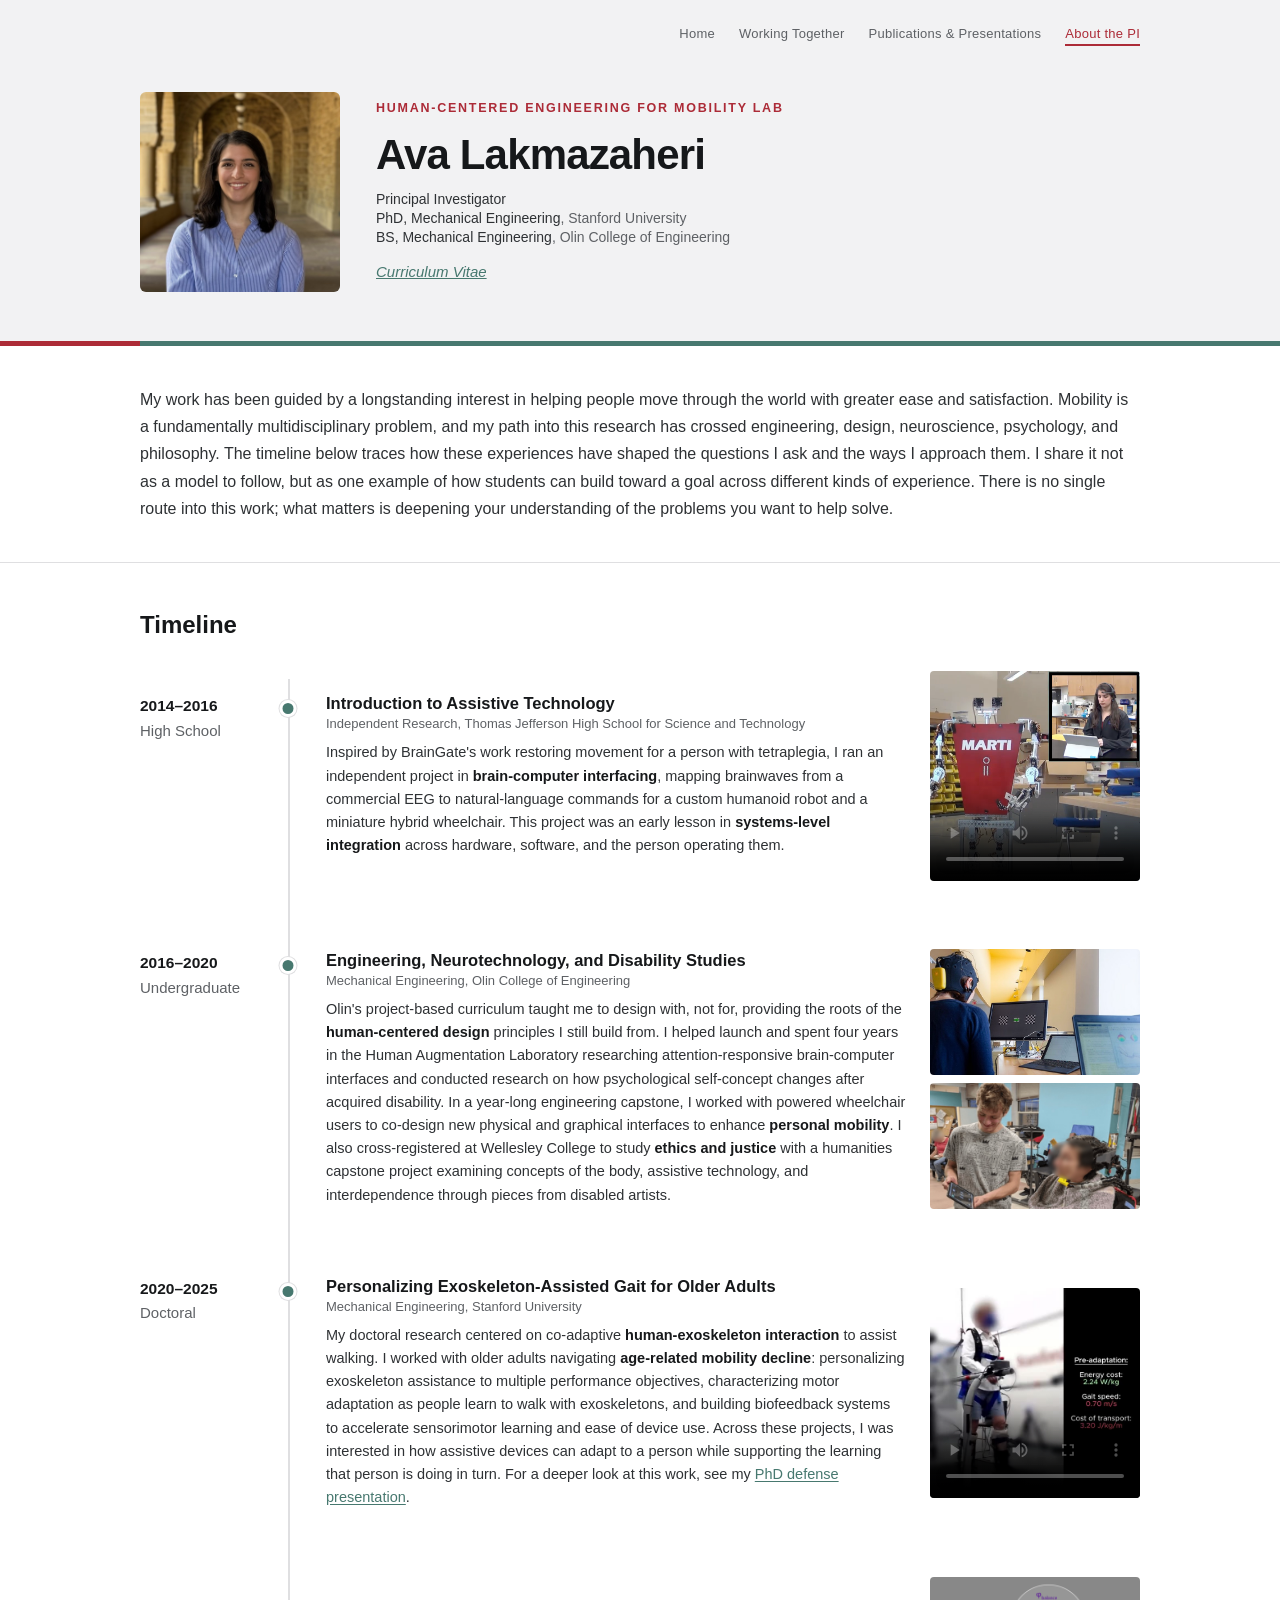
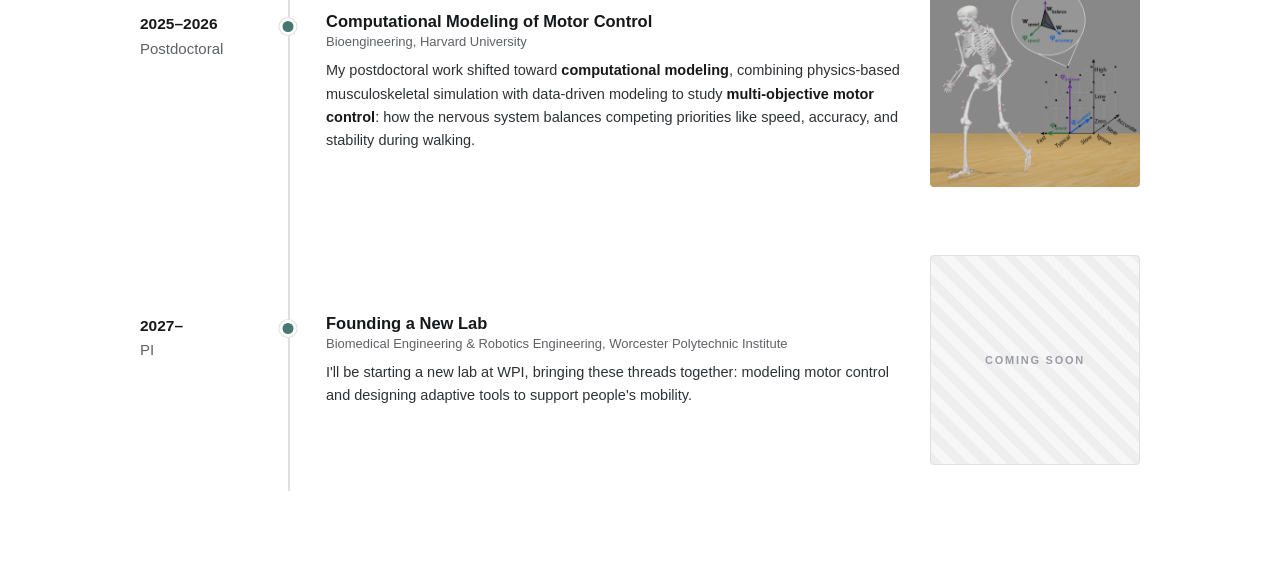
==== about/index.html @ 87510465 "Update alt text" ====
<!DOCTYPE html>
<html lang="en">
<head>
<meta charset="UTF-8">
<title>About — HEM Lab</title>
<style>
  :root{
    --header:#F2F2F3;
    --heading:#16181A;
    --heading-deep:#0C0E10;
    --ink:#2E3134;
    --muted:#5E6165;
    --line:#DFDFE1;
    --surface:#F7F7F8;
    --paper:#ffffff;
    --crimson:#AC2B37;
    --teal:#47786F;
    --wrap:1080px;
    --gutter:40px;
  }
  *{box-sizing:border-box;}
  body{margin:0;font-family:'Helvetica Neue',Arial,sans-serif;color:var(--ink);background:var(--paper);}
  .wrap{max-width:var(--wrap);margin:0 auto;padding:0 var(--gutter);}
  @media (min-width:1700px){:root{--wrap:1240px;}}
  .placeholder{
    background:repeating-linear-gradient(135deg,#E2E3E4 0 18px,#EEEFF0 18px 36px);
    display:flex;align-items:center;justify-content:center;color:#8A8D90;
    font-size:11px;text-align:center;line-height:1.4;padding:10px;
  }
  strong{color:var(--heading);font-weight:600;}
  a{color:inherit;}

  /* HERO: institutional identity */
  .hero{background:var(--header);padding:26px 0 54px;position:relative;}
  .hero::after{
    content:'';position:absolute;left:0;right:0;bottom:0;height:5px;
    /* the crimson/teal break lands on the content edge at every width */
    background:linear-gradient(to right,
      var(--crimson) 0,
      var(--crimson) max(var(--gutter), calc((100% - var(--wrap))/2 + var(--gutter))),
      var(--teal) 0);
  }
  .topnav{display:flex;justify-content:flex-end;gap:24px;margin-bottom:46px;}
  .topnav a{color:var(--muted);font-size:13px;text-decoration:none;letter-spacing:.02em;padding-bottom:3px;border-bottom:2px solid transparent;}
  .topnav a:hover{color:var(--heading);}
  .topnav a.here{color:var(--crimson);border-bottom-color:var(--crimson);}
  .hero h1{font-size:42px;line-height:1.15;margin:0;color:var(--heading);font-weight:650;letter-spacing:-.02em;}
  @media (max-width:760px){
    .hero{padding:22px 0 40px;}
    .hero h1{font-size:32px;}
    .topnav{justify-content:flex-start;flex-wrap:wrap;gap:16px;margin-bottom:36px;}
  }

  /* HEADER */
  .header-grid{display:grid;grid-template-columns:200px 1fr;gap:36px;align-items:center;}
  .headshot{aspect-ratio:1/1;border-radius:6px;overflow:hidden;background:var(--surface);}
  .headshot img{width:100%;height:100%;object-fit:cover;display:block;}
  .kicker{font-size:12.5px;letter-spacing:.14em;text-transform:uppercase;color:var(--crimson);font-weight:700;margin-bottom:16px;}
  .hero .header-grid h1{margin:0 0 12px;}
  .info-line{font-size:14px;color:var(--muted);margin:0 0 3px;}
  .info-line strong{color:var(--ink);font-weight:400;}
  .info-line a{color:var(--teal);text-decoration:underline;}
  .info-line.role{margin-top:8px;}
  .info-line.cv{margin-top:18px;font-size:15px;}
  .info-line.cv a{color:var(--teal);font-style:italic}
  .info-line.cv a:hover{color:var(--heading);}
  .info-line.cv .when{color:var(--muted);text-decoration:none;}
  @media (max-width:600px){.header-grid{grid-template-columns:1fr;}}

  /* INTRO */
  .intro{padding:40px 0;border-bottom:1px solid var(--line);}
  .intro p{font-size:16px;line-height:1.7;margin:0;color:var(--ink);}

  /* TIMELINE */
  .timeline{padding:48px 0 64px;}
  .section-title{font-size:24px;color:var(--heading);margin:0 0 32px;}

  .entries{position:relative;}
  .entries::before{
    content:'';position:absolute;top:8px;bottom:8px;left:148px;width:2px;background:var(--line);
  }
  .entry{
    display:grid;grid-template-columns:minmax(0,1fr) 210px;gap:24px;padding:34px 0;position:relative;
    align-items:center; /* the text block centres against its image */
  }
  .entry-main{
    display:grid;grid-template-columns:110px 28px minmax(0,1fr);gap:24px;align-items:start;
  }
  .entry:first-of-type{padding-top:0;}

  .entry-when{font-size:15px;color:var(--muted);padding-top:1px;line-height:1.4;}
  .entry-when .years{font-weight:600;color:var(--heading);display:block;margin-bottom:3px;font-size:15.5px;}

  .marker{position:relative;}
  .marker::after{
    content:'';position:absolute;top:6px;left:50%;transform:translateX(-50%);
    width:11px;height:11px;border-radius:50%;background:var(--teal);
    border:3px solid var(--paper);box-shadow:0 0 0 1px var(--line);
  }

  .entry h4{margin:0 0 3px;font-size:16.5px;color:var(--heading);}
  .entry .meta{font-size:13px;color:var(--muted);margin:0 0 10px;}
  .entry p.body{margin:0;font-size:14.5px;line-height:1.6;color:var(--ink);}
  .entry p.body a{color:var(--teal);text-decoration:underline;text-underline-offset:2px;}
  .entry p.body a:hover{color:var(--heading);}

  .entry .media{aspect-ratio:1/1;border-radius:4px;overflow:hidden;background:var(--surface);}
  .entry .media img,.entry .media video{width:100%;height:100%;object-fit:cover;display:block;}
  .entry .media.stack{aspect-ratio:auto;display:grid;gap:8px;background:none;overflow:visible;}
  .entry .media.stack img{width:100%;height:auto;object-fit:fill;border-radius:4px;}
  .entry .media.soon{
    display:flex;align-items:center;justify-content:center;
    border:1px solid var(--line);
    background:
      repeating-linear-gradient(45deg,
        rgba(46,49,52,.045) 0 9px,
        rgba(46,49,52,0) 9px 18px),
      var(--surface);
  }
  .entry .media.soon span{
    font-size:11px;font-weight:600;letter-spacing:.16em;text-transform:uppercase;
    color:#9A9DA1;white-space:nowrap;
  }
  .entry .caption{font-size:12.5px;line-height:1.4;color:var(--muted);margin:7px 0 0;}

  @media (max-width:820px){
    .entry{grid-template-columns:minmax(0,1fr);}
    .entry-main{grid-template-columns:90px 20px minmax(0,1fr);}
    .entry .media{max-width:260px;margin-top:14px;}
    .entries::before{left:124px;}
  }
  @media (max-width:560px){
    .entry{gap:10px;}
    .entry-main{grid-template-columns:1fr;gap:10px;}
    .marker,.entries::before{display:none;}
  }

</style>
</head>
<body>

<section class="hero">
  <div class="wrap">
    <div class="topnav">
      <a href="/">Home</a>
      <a href="/working-together/">Working Together</a>
      <a href="/publications/">Publications &amp; Presentations</a>
      <a href="/about/" class="here">About the PI</a>
    </div>
    <div class="header-grid">
      <div class="headshot"><img src="/media/headshot_square.jpeg" alt="Portrait of Ava Lakmazaheri"></div>
      <div>
        <div class="kicker">Human-Centered Engineering for Mobility Lab</div>
        <h1>Ava Lakmazaheri</h1>
        <p class="info-line role"><strong>Principal Investigator</strong></p>
        <p class="info-line"><strong>PhD, Mechanical Engineering</strong>, Stanford University</p>
        <p class="info-line"><strong>BS, Mechanical Engineering</strong>, Olin College of Engineering</p>
        <p class="info-line cv"><a href="/CV_Lakmazaheri.pdf">Curriculum Vitae</a></p>
      </div>
    </div>
  </div>
</section>

<section class="intro">
  <div class="wrap">
    <p>
      My work has been guided by a longstanding interest in helping people move through the world with greater ease 
      and satisfaction. Mobility is a fundamentally multidisciplinary problem, and my path into this research
      has crossed engineering, design, neuroscience, psychology, and philosophy. 
      The timeline below traces how these experiences have shaped the questions I ask and the ways I approach them.
      I share it not as a model to follow, but as one example of how students can build toward a goal across different
      kinds of experience. There is no single route into this work; 
      what matters is deepening your understanding of the problems you want to help solve.
    </p>
  </div>
</section>

<section class="timeline">
  <div class="wrap">
    <h2 class="section-title">Timeline</h2>

    <div class="entries">

      <div class="entry">
        <div class="entry-main">
          <div class="entry-when"><span class="years">2014–2016</span>High School</div>
          <div class="marker"></div>
          <div>
          <h4>Introduction to Assistive Technology</h4>
          <p class="meta">Independent Research, Thomas Jefferson High School for Science and Technology</p>
          <p class="body">Inspired by BrainGate's work restoring movement for a person with tetraplegia, I
            ran an independent project in <strong>brain-computer interfacing</strong>, mapping brainwaves from a commercial
            EEG to natural-language commands for a custom humanoid robot and a miniature hybrid wheelchair.
            This project was an early lesson in <strong>systems-level integration</strong> across hardware, software, and
            the person operating them.</p>
        </div>
        </div>
        <div>
          <div class="media">
            <video controls preload="metadata" playsinline poster="/media/TJHSST_thumb.png"
              aria-label="Demonstration of a brain-computer interface controlling a humanoid robot">
              <source src="/media/TJHSST.mp4" type="video/mp4">
            </video>
          </div>
        </div>
      </div>

      <div class="entry">
        <div class="entry-main">
          <div class="entry-when"><span class="years">2016–2020</span>Undergraduate</div>
          <div class="marker"></div>
          <div>
          <h4>Engineering, Neurotechnology, and Disability Studies</h4>
          <p class="meta">Mechanical Engineering, Olin College of Engineering</p>
          <p class="body">Olin's project-based curriculum taught me to design with, not for, 
            providing the roots of the <strong>human-centered design</strong> principles I still build from.
            I helped launch and spent four years in the Human Augmentation Laboratory researching
            attention-responsive brain-computer interfaces and conducted research on 
            how psychological self-concept changes after acquired disability.
            In a year-long engineering capstone, I worked with powered wheelchair users to co-design new 
            physical and graphical interfaces to enhance <strong>personal mobility</strong>.
            I also cross-registered at Wellesley College to study <strong>ethics and justice</strong> 
            with a humanities capstone project examining concepts of the body, assistive technology,
            and interdependence through pieces from disabled artists.
          </p> 
        </div>
        </div>
        <div>
          <div class="media stack">
            <img src="/media/Olin_HAL.jpg" alt="Person wearing an EEG cap facing a screen with two flickering checkerboard targets while laptops display live brainwave traces.">
            <img src="/media/Olin_Toyota.jpeg" alt="Student showing a tablet control interface to a powered wheelchair user during a co-design session.">
          </div>
        </div>
      </div>

      <div class="entry">
        <div class="entry-main">
          <div class="entry-when"><span class="years">2020–2025</span>Doctoral</div>
          <div class="marker"></div>
          <div>
          <h4>Personalizing Exoskeleton-Assisted Gait for Older Adults</h4>
          <p class="meta">Mechanical Engineering, Stanford University</p>
          <p class="body">My doctoral research centered on co-adaptive <strong>human-exoskeleton interaction</strong>
            to assist walking. I worked with older adults navigating <strong>age-related mobility decline</strong>: 
            personalizing exoskeleton assistance to multiple performance objectives,
            characterizing motor adaptation as people learn to walk with exoskeletons,
            and building biofeedback systems to accelerate sensorimotor learning and ease of device use.
            Across these projects, I was interested in how assistive devices can adapt to a person while
            supporting the learning that person is doing in turn.
            For a deeper look at this work, see my
            <a href="https://youtu.be/RnNVZsX1bH4">PhD defense presentation</a>.</p>
        </div>
        </div>
        <div>
          <div class="media">
            <video controls preload="metadata" playsinline poster="/media/PhD_research_poster.jpg"
              aria-label="Older adult walking on a treadmill with ankle exoskeletons in the Stanford Biomechatronics Laboratory">
              <source src="/media/PhD_research.mp4" type="video/mp4">
            </video>
          </div>
        </div>
      </div>

      <div class="entry">
        <div class="entry-main">
          <div class="entry-when"><span class="years">2025–2026</span>Postdoctoral</div>
          <div class="marker"></div>
          <div>
          <h4>Computational Modeling of Motor Control</h4>
          <p class="meta">Bioengineering, Harvard University</p>
          <p class="body">My postdoctoral work shifted toward <strong>computational modeling</strong>, combining
            physics-based musculoskeletal simulation with data-driven modeling to study
            <strong>multi-objective motor control</strong>: how the nervous system balances competing
            priorities like speed, accuracy, and stability during walking.</p>
        </div>
        </div>
        <div class="media"><img src="/media/comp_square.png" alt="Musculoskeletal simulation of a person mid-stride beside a three-dimensional grid whose axes are walking speed, foot-placement accuracy, and balance, with arrows showing how a model trades off these competing objectives"></div>
      </div>

      <div class="entry">
        <div class="entry-main">
          <div class="entry-when"><span class="years">2027–</span>PI</div>
          <div class="marker"></div>
          <div>
          <h4>Founding a New Lab</h4>
          <p class="meta">Biomedical Engineering &amp; Robotics Engineering, Worcester Polytechnic Institute</p>
          <p class="body">I'll be starting a new lab at WPI, bringing these threads together: modeling
            motor control and designing adaptive tools to support people's mobility.</p>
        </div>
        </div>
        <div class="placeholder media soon"><span>Coming soon</span></div>
      </div>

    </div>
  </div>
</section>

</body>
</html>
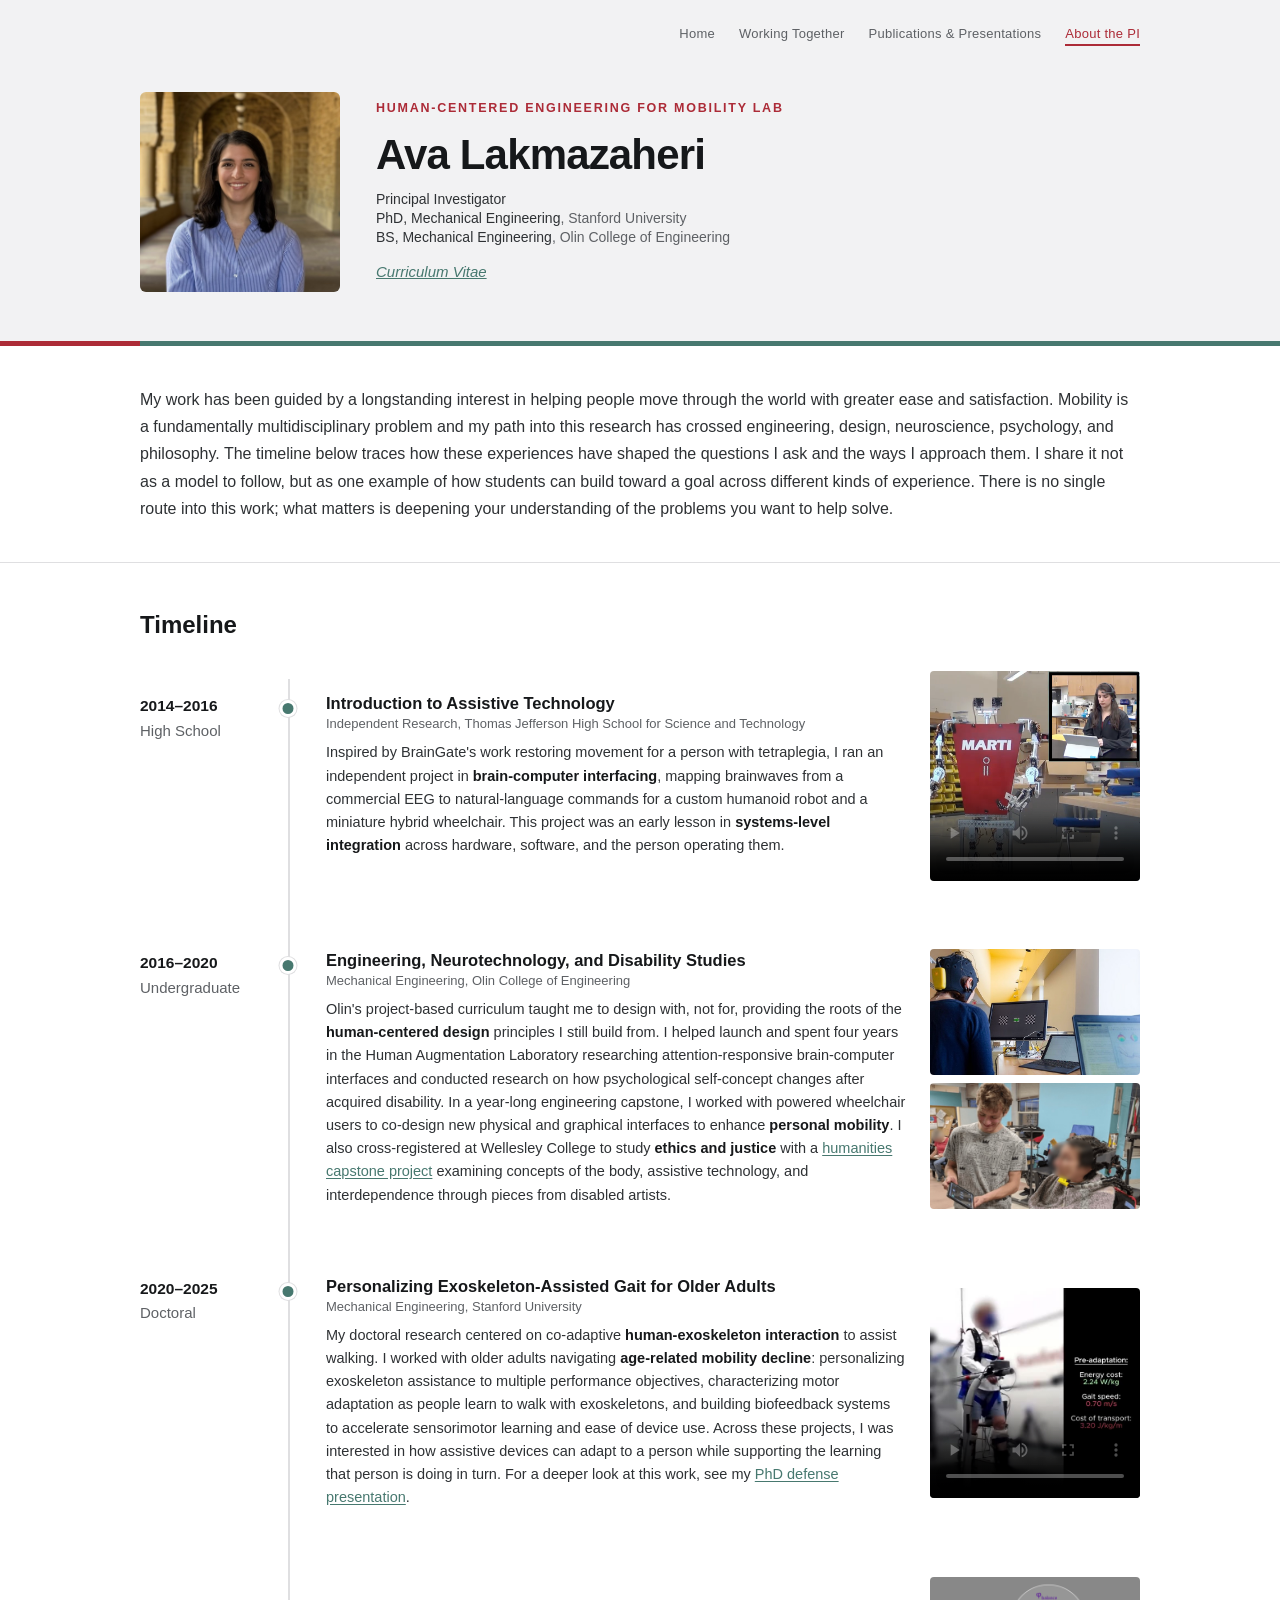
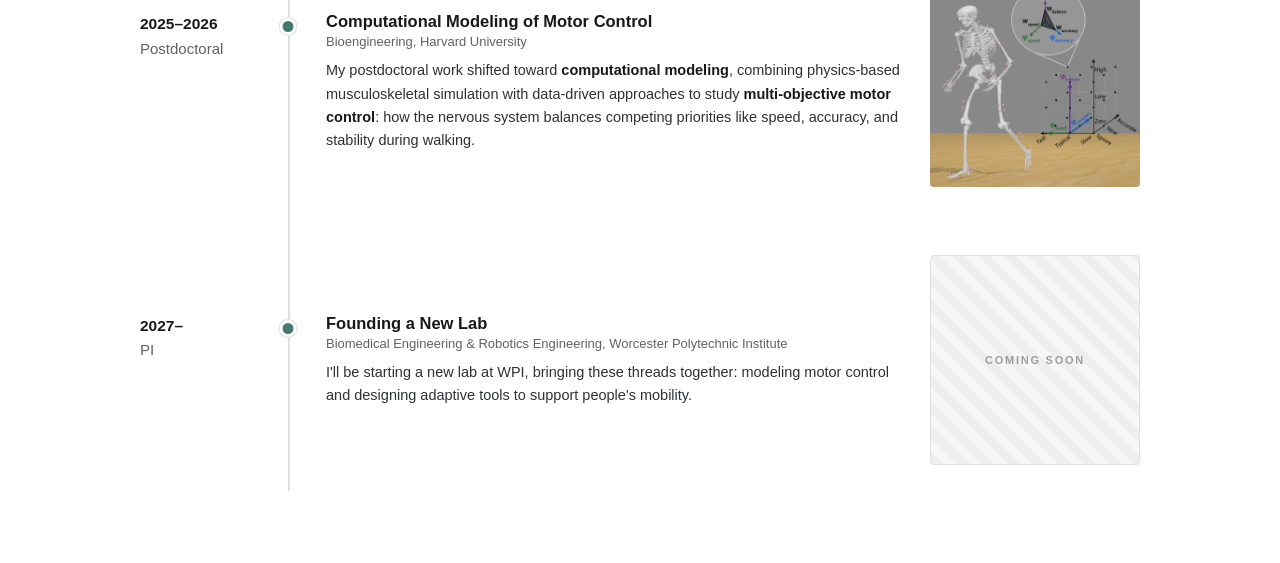
==== commit 2aa74951: "text edits" ====
--- a/about/index.html
+++ b/about/index.html
@@ -165,7 +165,7 @@
   <div class="wrap">
     <p>
       My work has been guided by a longstanding interest in helping people move through the world with greater ease 
-      and satisfaction. Mobility is a fundamentally multidisciplinary problem, and my path into this research
+      and satisfaction. Mobility is a fundamentally multidisciplinary problem and my path into this research
       has crossed engineering, design, neuroscience, psychology, and philosophy. 
       The timeline below traces how these experiences have shaped the questions I ask and the ways I approach them.
       I share it not as a model to follow, but as one example of how students can build toward a goal across different
@@ -220,7 +220,7 @@
             In a year-long engineering capstone, I worked with powered wheelchair users to co-design new 
             physical and graphical interfaces to enhance <strong>personal mobility</strong>.
             I also cross-registered at Wellesley College to study <strong>ethics and justice</strong> 
-            with a humanities capstone project examining concepts of the body, assistive technology,
+            with a <a href="/dof/">humanities capstone project</a> examining concepts of the body, assistive technology,
             and interdependence through pieces from disabled artists.
           </p> 
         </div>
@@ -269,7 +269,7 @@
           <h4>Computational Modeling of Motor Control</h4>
           <p class="meta">Bioengineering, Harvard University</p>
           <p class="body">My postdoctoral work shifted toward <strong>computational modeling</strong>, combining
-            physics-based musculoskeletal simulation with data-driven modeling to study
+            physics-based musculoskeletal simulation with data-driven approaches to study
             <strong>multi-objective motor control</strong>: how the nervous system balances competing
             priorities like speed, accuracy, and stability during walking.</p>
         </div>
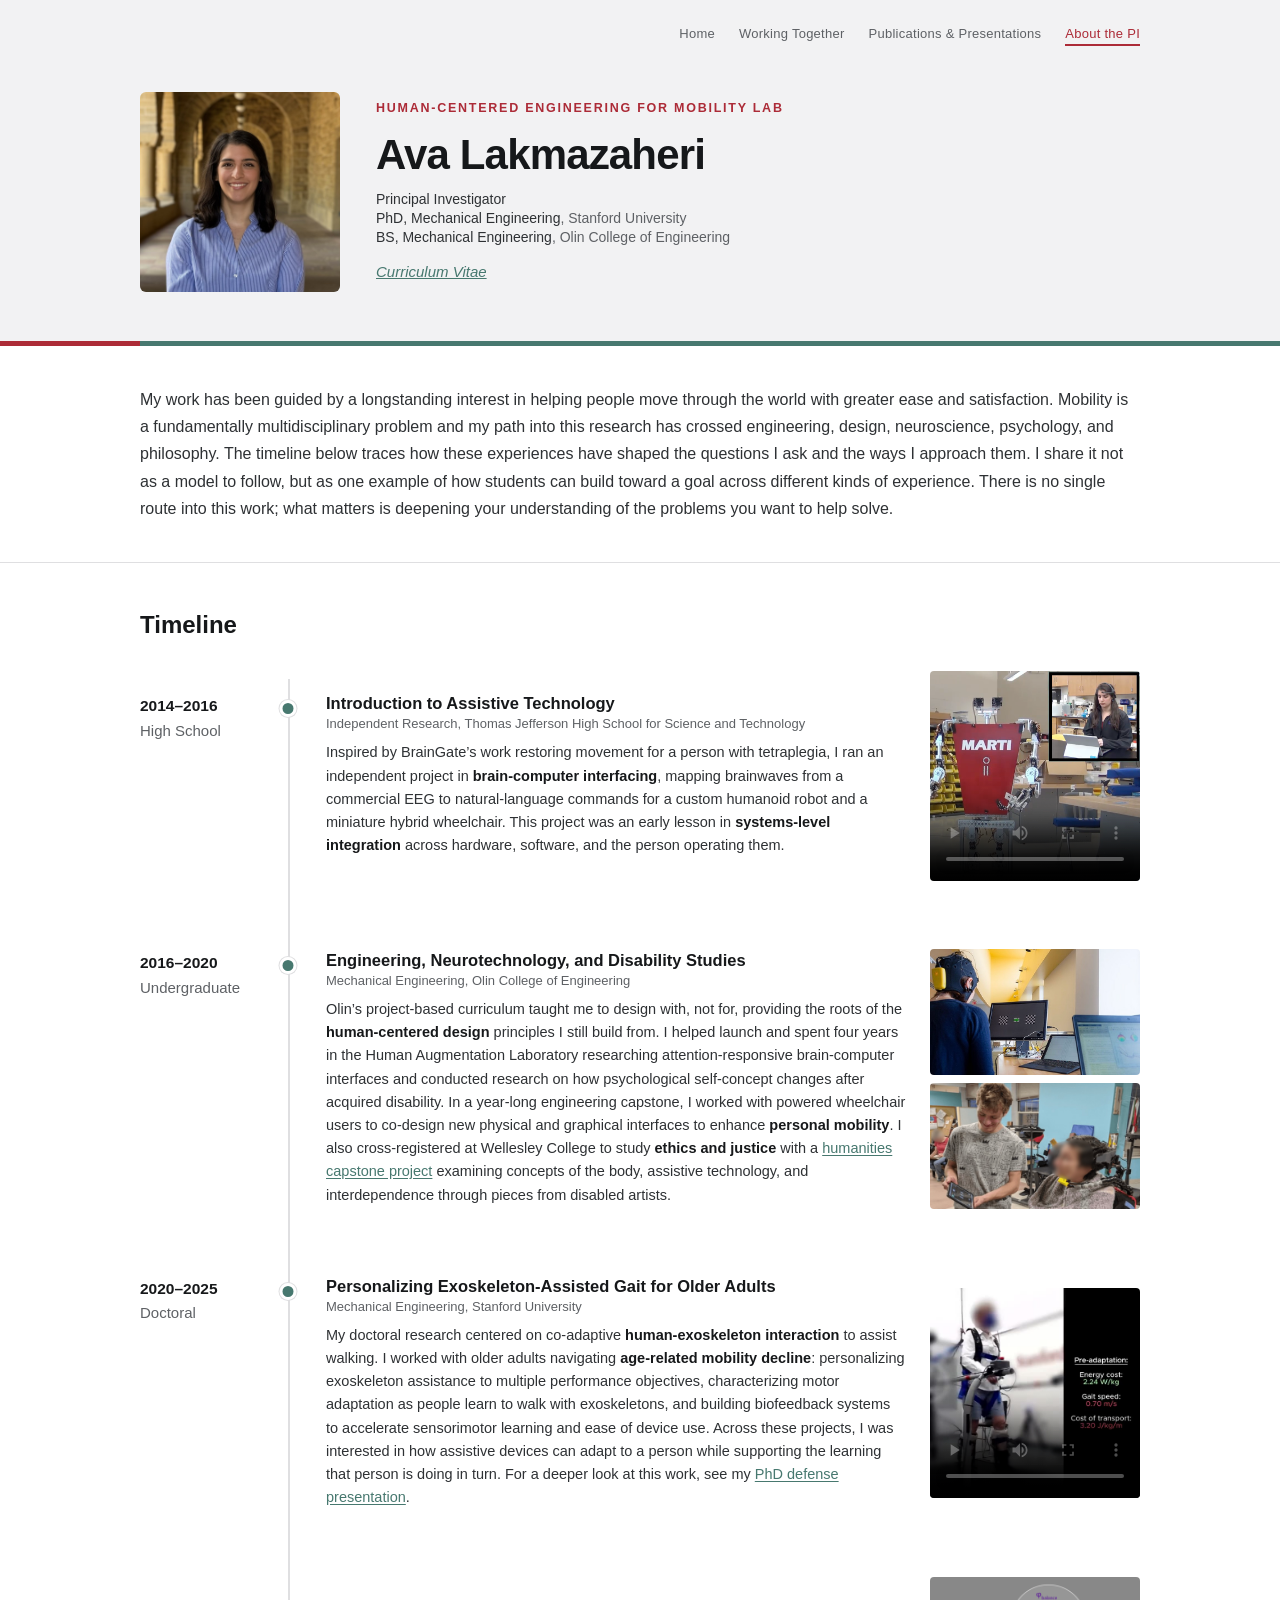
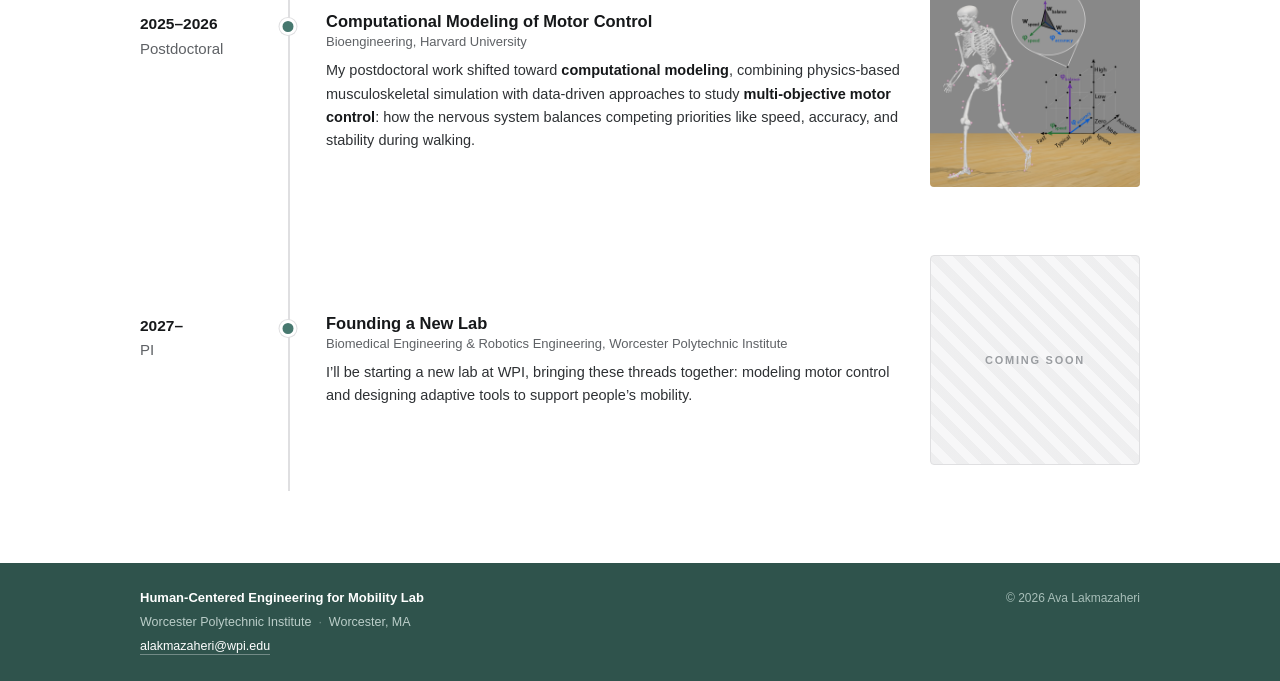
==== commit 095f9b02: "Add footer, meta, tweak language" ====
--- a/about/index.html
+++ b/about/index.html
@@ -2,7 +2,8 @@
 <html lang="en">
 <head>
 <meta charset="UTF-8">
-<title>About — HEM Lab</title>
+<title>Ava Lakmazaheri — HEM Lab</title>
+<meta name="description" content="Ava Lakmazaheri is the principal investigator of the Human-Centered Engineering for Mobility Lab at Worcester Polytechnic Institute.">
 <style>
   :root{
     --header:#F2F2F3;
@@ -13,6 +14,10 @@
     --line:#DFDFE1;
     --surface:#F7F7F8;
     --paper:#ffffff;
+    --footer:#2F534C;
+    --footer-name:#ffffff;
+    --footer-text:#BBCEC9;
+    --footer-dim:#A8BFB9;
     --crimson:#AC2B37;
     --teal:#47786F;
     --wrap:1080px;
@@ -135,6 +140,20 @@
     .marker,.entries::before{display:none;}
   }
 
+
+  /* FOOTER */
+  /* FOOTER */
+  .site-footer{background:var(--footer);color:var(--footer-text);font-size:13px;padding:24px 0 22px;}
+  .site-footer p{margin:0 0 3px;line-height:1.65;}
+  .site-footer a{color:var(--footer-name);text-decoration:none;border-bottom:1px solid rgba(255,255,255,.32);padding-bottom:1px;}
+  .site-footer a:hover{border-bottom-color:var(--footer-name);}
+  .footer-toprow{display:flex;justify-content:space-between;align-items:baseline;gap:28px;margin:0 0 3px;}
+  .footer-toprow p{margin:0;}
+  .footer-name{color:var(--footer-name);font-weight:600;}
+  .footer-cr{color:var(--footer-dim);font-size:12px;white-space:nowrap;}
+  .footer-meta{font-size:12.5px;}
+  .footer-sep{opacity:.5;padding:0 7px;}
+  @media (max-width:760px){.site-footer{padding:22px 0 20px;}.footer-toprow{flex-direction:column;align-items:flex-start;gap:6px;}}
 </style>
 </head>
 <body>
@@ -188,7 +207,7 @@
           <div>
           <h4>Introduction to Assistive Technology</h4>
           <p class="meta">Independent Research, Thomas Jefferson High School for Science and Technology</p>
-          <p class="body">Inspired by BrainGate's work restoring movement for a person with tetraplegia, I
+          <p class="body">Inspired by BrainGate’s work restoring movement for a person with tetraplegia, I
             ran an independent project in <strong>brain-computer interfacing</strong>, mapping brainwaves from a commercial
             EEG to natural-language commands for a custom humanoid robot and a miniature hybrid wheelchair.
             This project was an early lesson in <strong>systems-level integration</strong> across hardware, software, and
@@ -212,7 +231,7 @@
           <div>
           <h4>Engineering, Neurotechnology, and Disability Studies</h4>
           <p class="meta">Mechanical Engineering, Olin College of Engineering</p>
-          <p class="body">Olin's project-based curriculum taught me to design with, not for, 
+          <p class="body">Olin’s project-based curriculum taught me to design with, not for, 
             providing the roots of the <strong>human-centered design</strong> principles I still build from.
             I helped launch and spent four years in the Human Augmentation Laboratory researching
             attention-responsive brain-computer interfaces and conducted research on 
@@ -284,8 +303,8 @@
           <div>
           <h4>Founding a New Lab</h4>
           <p class="meta">Biomedical Engineering &amp; Robotics Engineering, Worcester Polytechnic Institute</p>
-          <p class="body">I'll be starting a new lab at WPI, bringing these threads together: modeling
-            motor control and designing adaptive tools to support people's mobility.</p>
+          <p class="body">I’ll be starting a new lab at WPI, bringing these threads together: modeling
+            motor control and designing adaptive tools to support people’s mobility.</p>
         </div>
         </div>
         <div class="placeholder media soon"><span>Coming soon</span></div>
@@ -295,5 +314,17 @@
   </div>
 </section>
 
+
+<footer class="site-footer">
+  <div class="wrap">
+    <div class="footer-toprow">
+      <p class="footer-name">Human-Centered Engineering for Mobility Lab</p>
+      <p class="footer-cr">&copy; 2026 Ava Lakmazaheri</p>
+    </div>
+    <p class="footer-meta">Worcester Polytechnic Institute<span class="footer-sep">&middot;</span>Worcester, MA</p>
+    <p class="footer-meta"><a href="mailto:alakmazaheri@wpi.edu">alakmazaheri@wpi.edu</a></p>
+  </div>
+</footer>
+
 </body>
 </html>
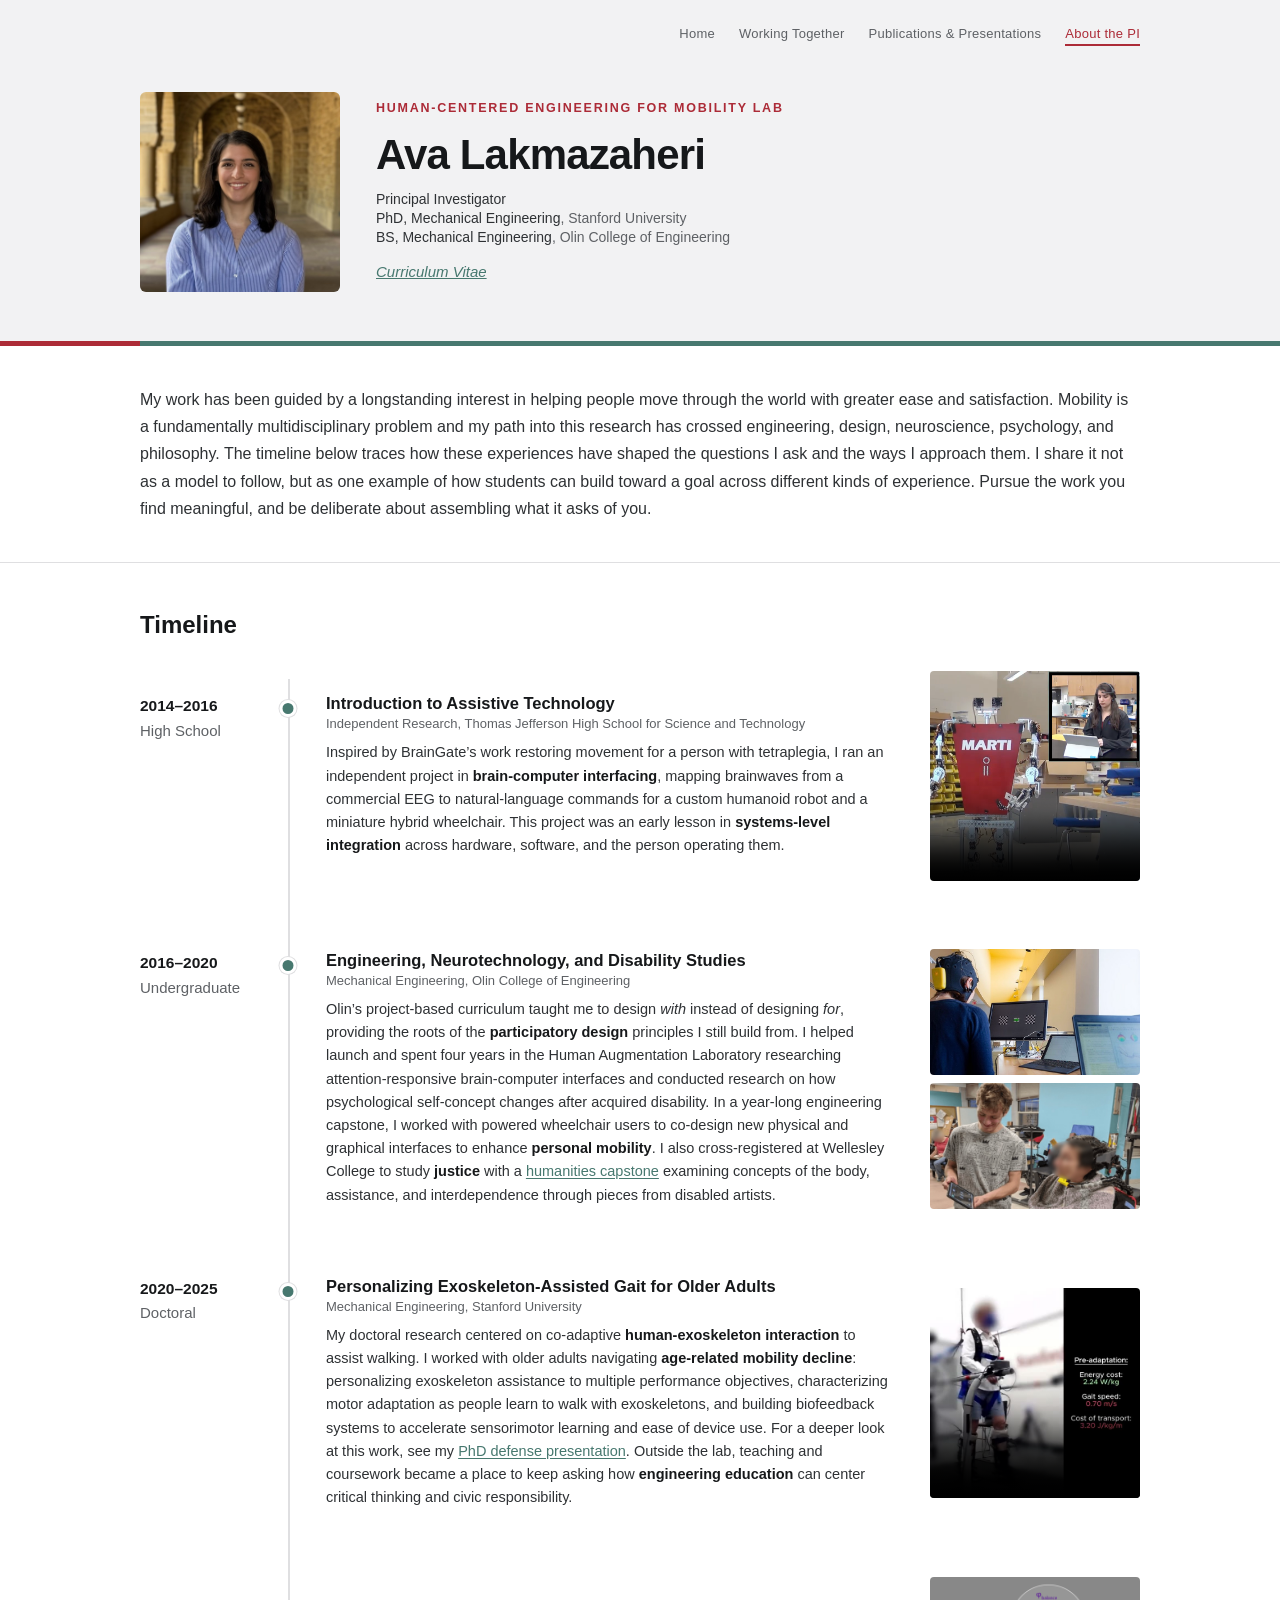
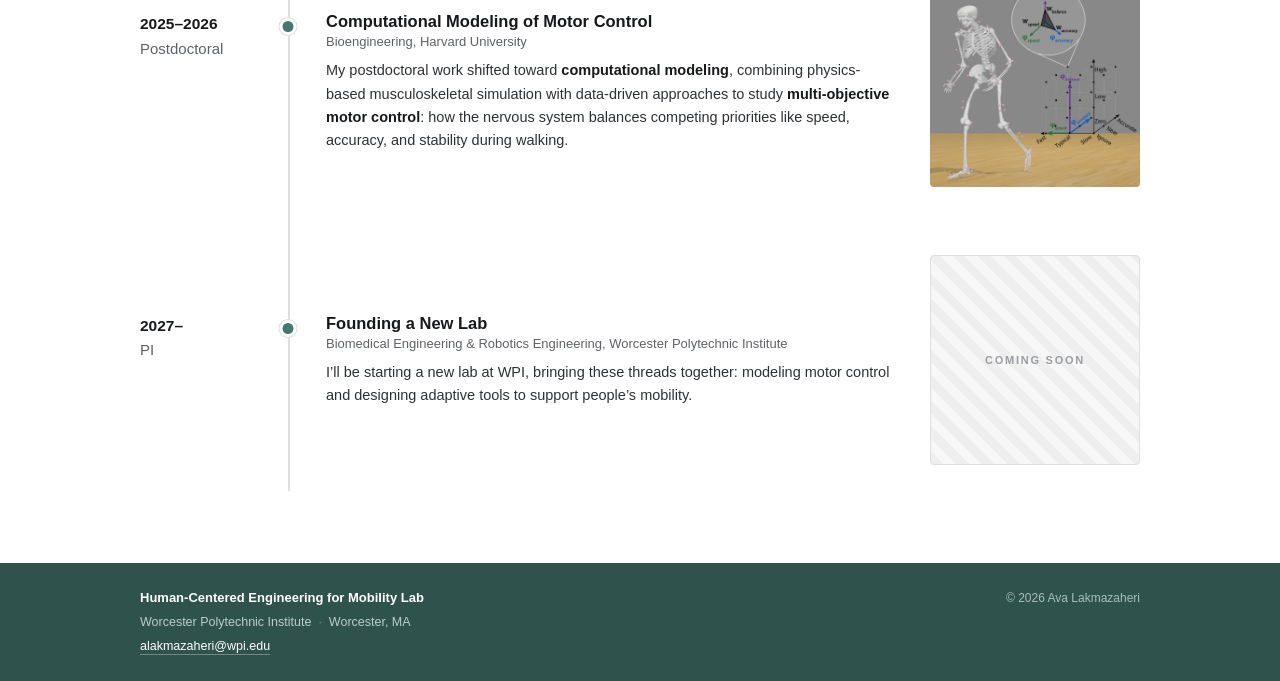
==== commit f282f698: "text and formatting updates" ====
--- a/about/index.html
+++ b/about/index.html
@@ -85,7 +85,7 @@
     content:'';position:absolute;top:8px;bottom:8px;left:148px;width:2px;background:var(--line);
   }
   .entry{
-    display:grid;grid-template-columns:minmax(0,1fr) 210px;gap:24px;padding:34px 0;position:relative;
+    display:grid;grid-template-columns:minmax(0,1fr) 210px;gap:36px;padding:34px 0;position:relative;
     align-items:center; /* the text block centres against its image */
   }
   .entry-main{
@@ -188,8 +188,8 @@
       has crossed engineering, design, neuroscience, psychology, and philosophy. 
       The timeline below traces how these experiences have shaped the questions I ask and the ways I approach them.
       I share it not as a model to follow, but as one example of how students can build toward a goal across different
-      kinds of experience. There is no single route into this work; 
-      what matters is deepening your understanding of the problems you want to help solve.
+      kinds of experience. Pursue the work you find meaningful,
+      and be deliberate about assembling what it asks of you.
     </p>
   </div>
 </section>
@@ -231,15 +231,15 @@
           <div>
           <h4>Engineering, Neurotechnology, and Disability Studies</h4>
           <p class="meta">Mechanical Engineering, Olin College of Engineering</p>
-          <p class="body">Olin’s project-based curriculum taught me to design with, not for, 
-            providing the roots of the <strong>human-centered design</strong> principles I still build from.
+          <p class="body">Olin’s project-based curriculum taught me to design <i>with</i> instead of designing <i>for</i>, 
+            providing the roots of the <strong>participatory design</strong> principles I still build from.
             I helped launch and spent four years in the Human Augmentation Laboratory researching
             attention-responsive brain-computer interfaces and conducted research on 
             how psychological self-concept changes after acquired disability.
             In a year-long engineering capstone, I worked with powered wheelchair users to co-design new 
             physical and graphical interfaces to enhance <strong>personal mobility</strong>.
-            I also cross-registered at Wellesley College to study <strong>ethics and justice</strong> 
-            with a <a href="/dof/">humanities capstone project</a> examining concepts of the body, assistive technology,
+            I also cross-registered at Wellesley College to study <strong>justice</strong> 
+            with a <a href="/dof/">humanities capstone</a> examining concepts of the body, assistance,
             and interdependence through pieces from disabled artists.
           </p> 
         </div>
@@ -264,10 +264,12 @@
             personalizing exoskeleton assistance to multiple performance objectives,
             characterizing motor adaptation as people learn to walk with exoskeletons,
             and building biofeedback systems to accelerate sensorimotor learning and ease of device use.
-            Across these projects, I was interested in how assistive devices can adapt to a person while
-            supporting the learning that person is doing in turn.
             For a deeper look at this work, see my
-            <a href="https://youtu.be/RnNVZsX1bH4">PhD defense presentation</a>.</p>
+            <a href="https://youtu.be/RnNVZsX1bH4">PhD defense presentation</a>.
+            Outside the lab, teaching and coursework became a place to keep asking how
+            <strong>engineering education</strong> can center critical thinking and civic responsibility.
+          </p>
+            
         </div>
         </div>
         <div>
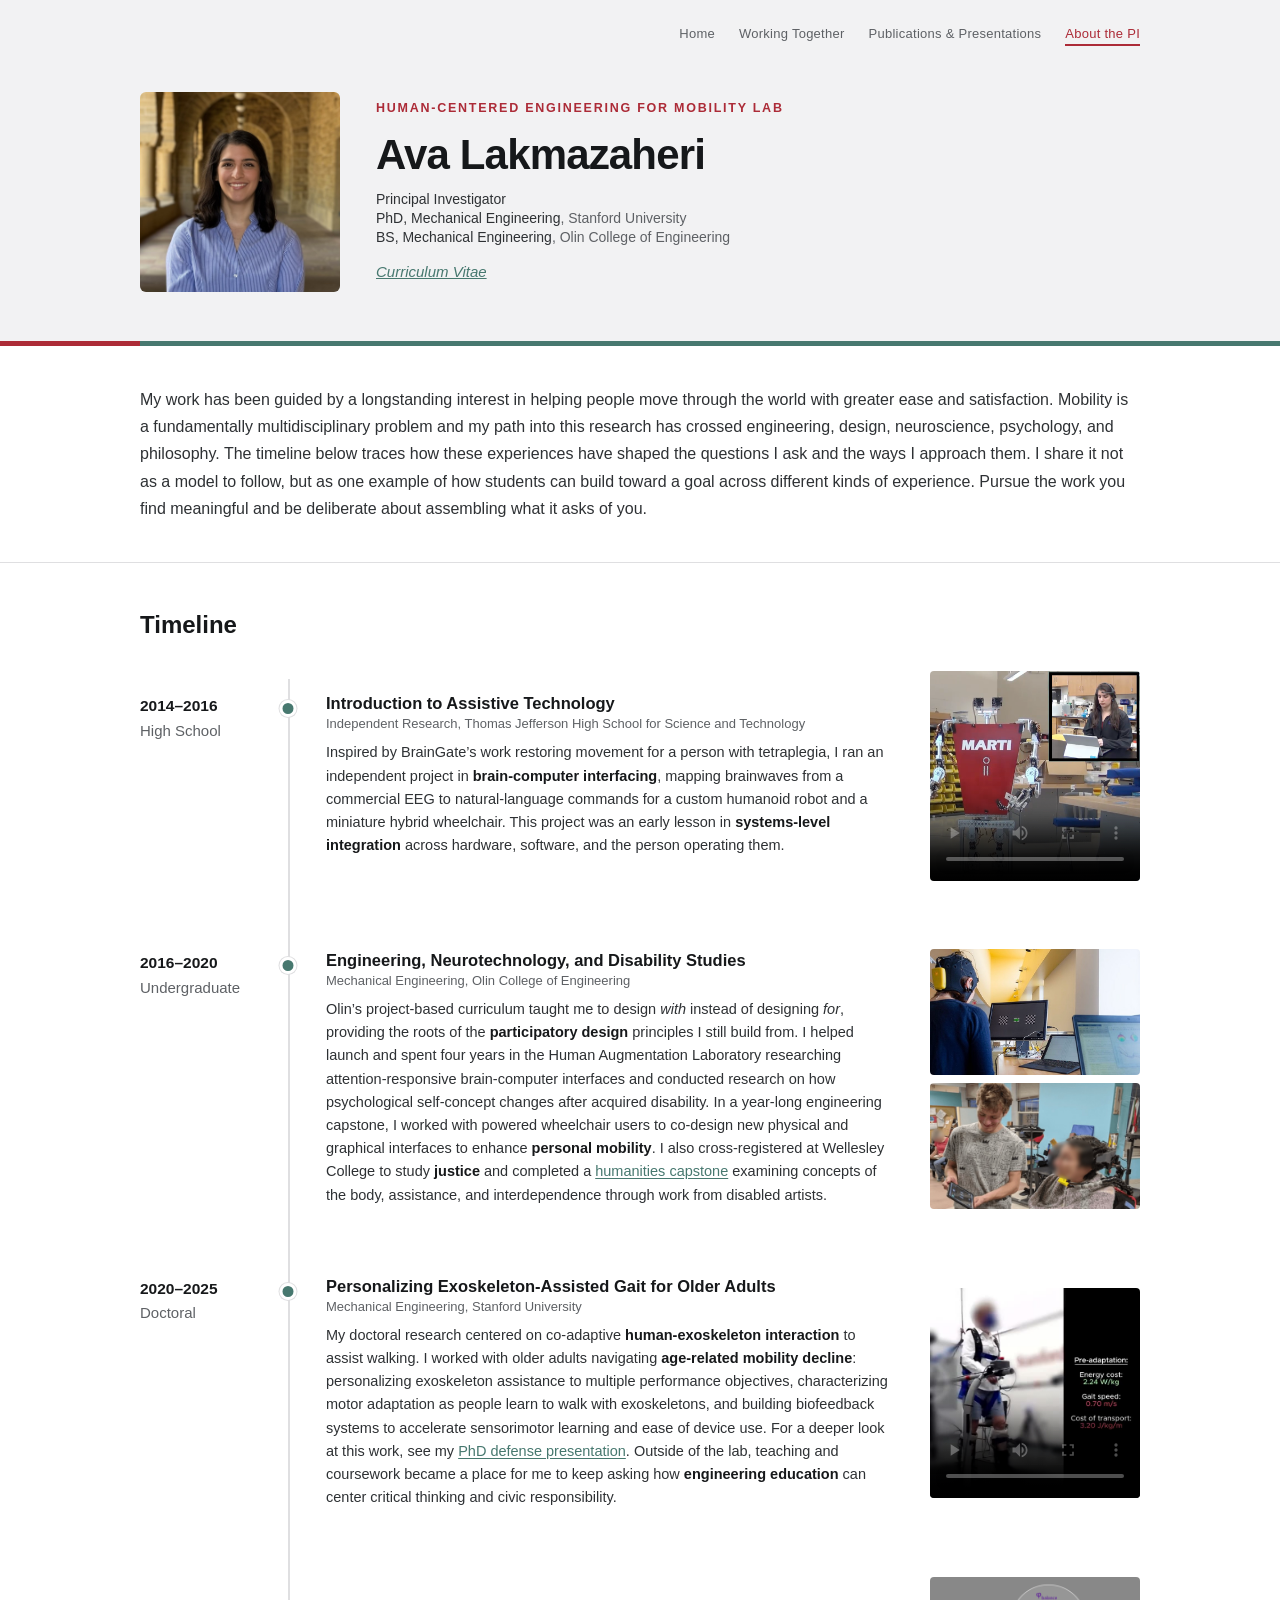
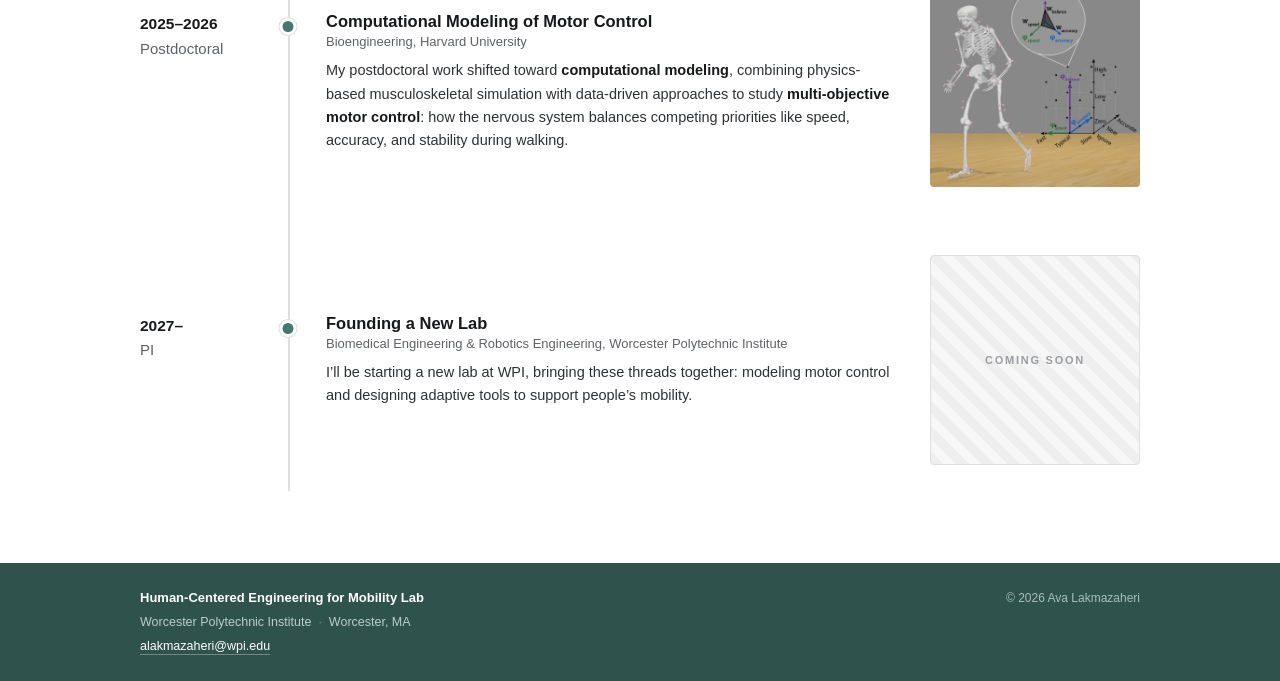
==== commit 3ecdd656: "Revise for launch" ====
--- a/about/index.html
+++ b/about/index.html
@@ -188,7 +188,7 @@
       has crossed engineering, design, neuroscience, psychology, and philosophy. 
       The timeline below traces how these experiences have shaped the questions I ask and the ways I approach them.
       I share it not as a model to follow, but as one example of how students can build toward a goal across different
-      kinds of experience. Pursue the work you find meaningful,
+      kinds of experience. Pursue the work you find meaningful
       and be deliberate about assembling what it asks of you.
     </p>
   </div>
@@ -239,8 +239,8 @@
             In a year-long engineering capstone, I worked with powered wheelchair users to co-design new 
             physical and graphical interfaces to enhance <strong>personal mobility</strong>.
             I also cross-registered at Wellesley College to study <strong>justice</strong> 
-            with a <a href="/dof/">humanities capstone</a> examining concepts of the body, assistance,
-            and interdependence through pieces from disabled artists.
+            and completed a <a href="/dof/">humanities capstone</a> examining concepts of the body, assistance,
+            and interdependence through work from disabled artists.
           </p> 
         </div>
         </div>
@@ -266,7 +266,7 @@
             and building biofeedback systems to accelerate sensorimotor learning and ease of device use.
             For a deeper look at this work, see my
             <a href="https://youtu.be/RnNVZsX1bH4">PhD defense presentation</a>.
-            Outside the lab, teaching and coursework became a place to keep asking how
+            Outside of the lab, teaching and coursework became a place for me to keep asking how
             <strong>engineering education</strong> can center critical thinking and civic responsibility.
           </p>
             
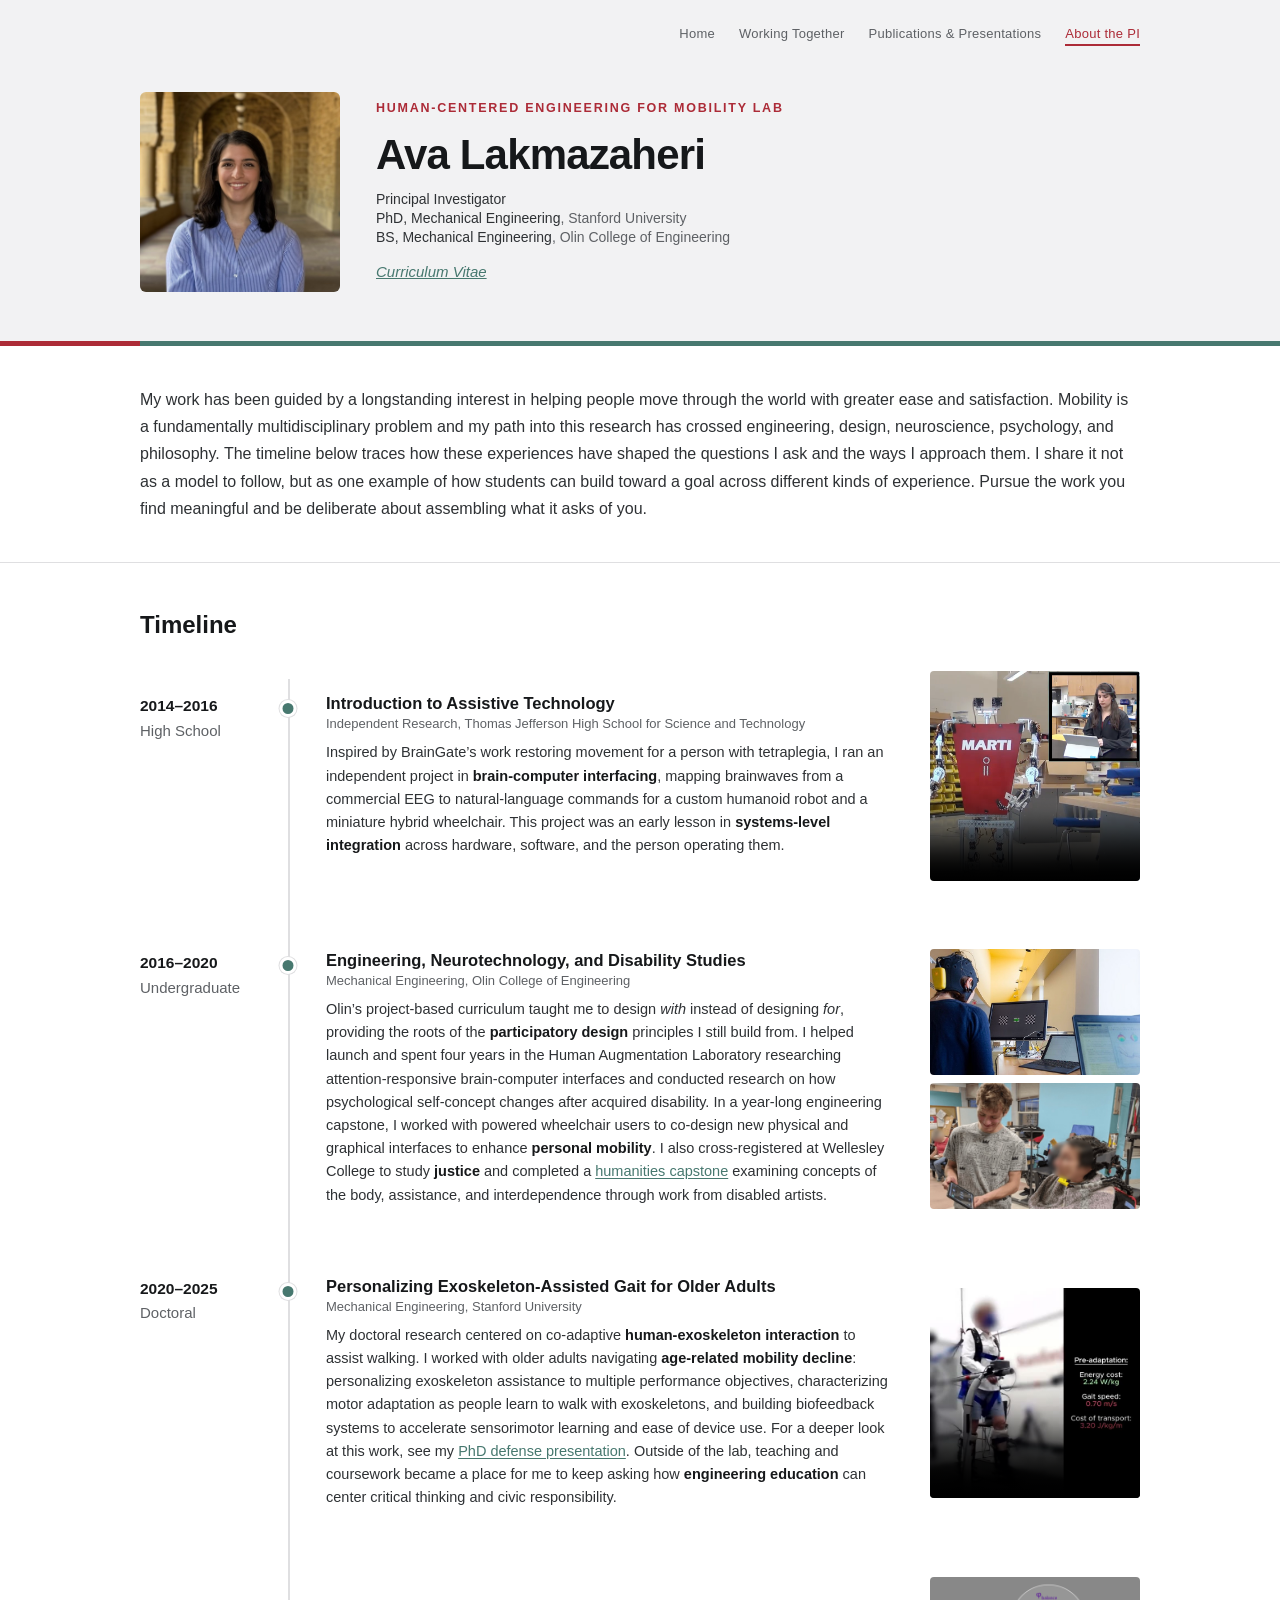
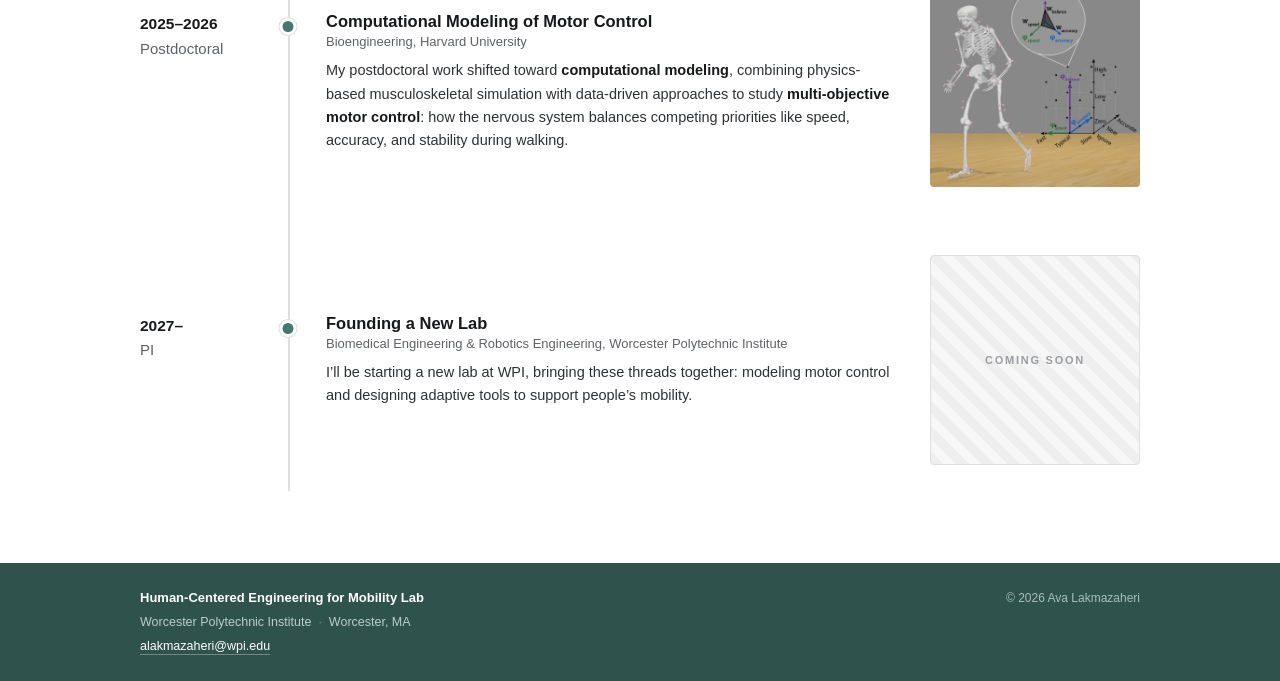
==== commit 30fe9f8c: "Viewport for mobile" ====
--- a/about/index.html
+++ b/about/index.html
@@ -2,6 +2,7 @@
 <html lang="en">
 <head>
 <meta charset="UTF-8">
+<meta name="viewport" content="width=device-width, initial-scale=1">
 <title>Ava Lakmazaheri — HEM Lab</title>
 <meta name="description" content="Ava Lakmazaheri is the principal investigator of the Human-Centered Engineering for Mobility Lab at Worcester Polytechnic Institute.">
 <style>
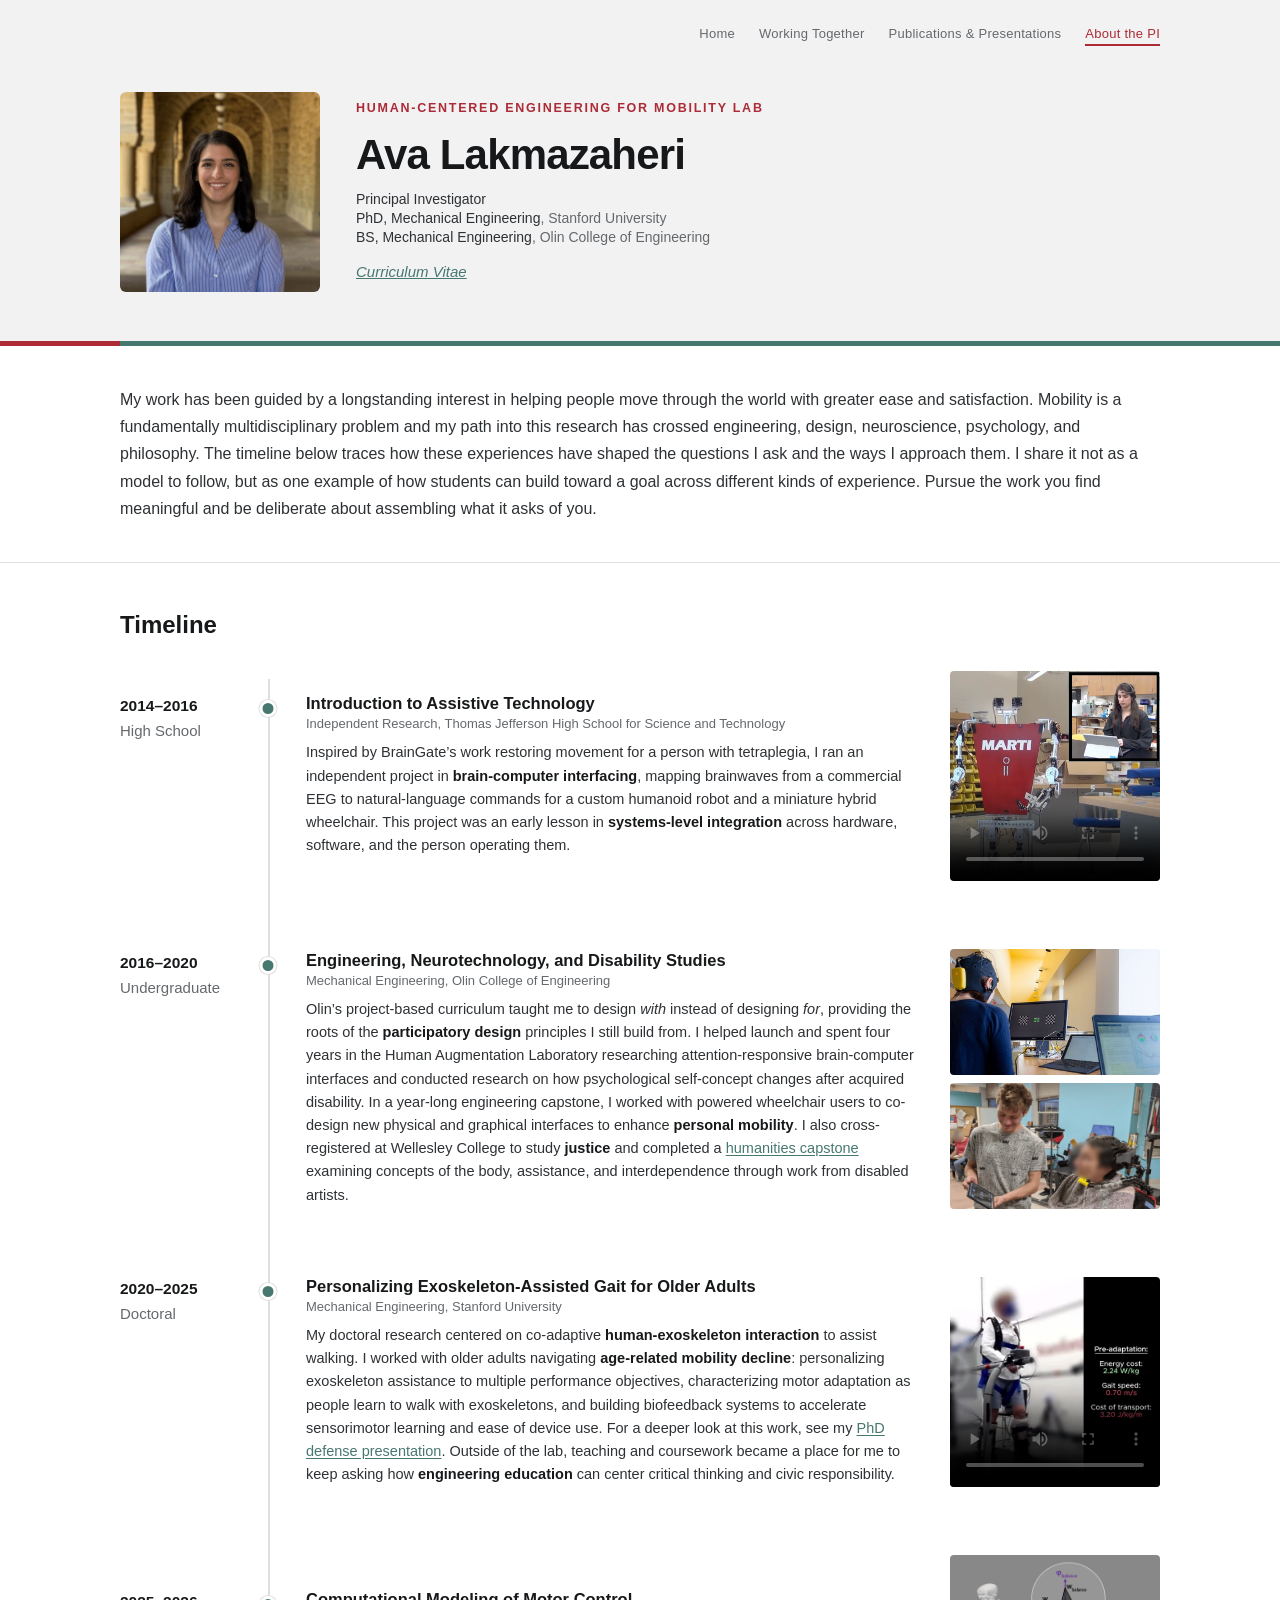
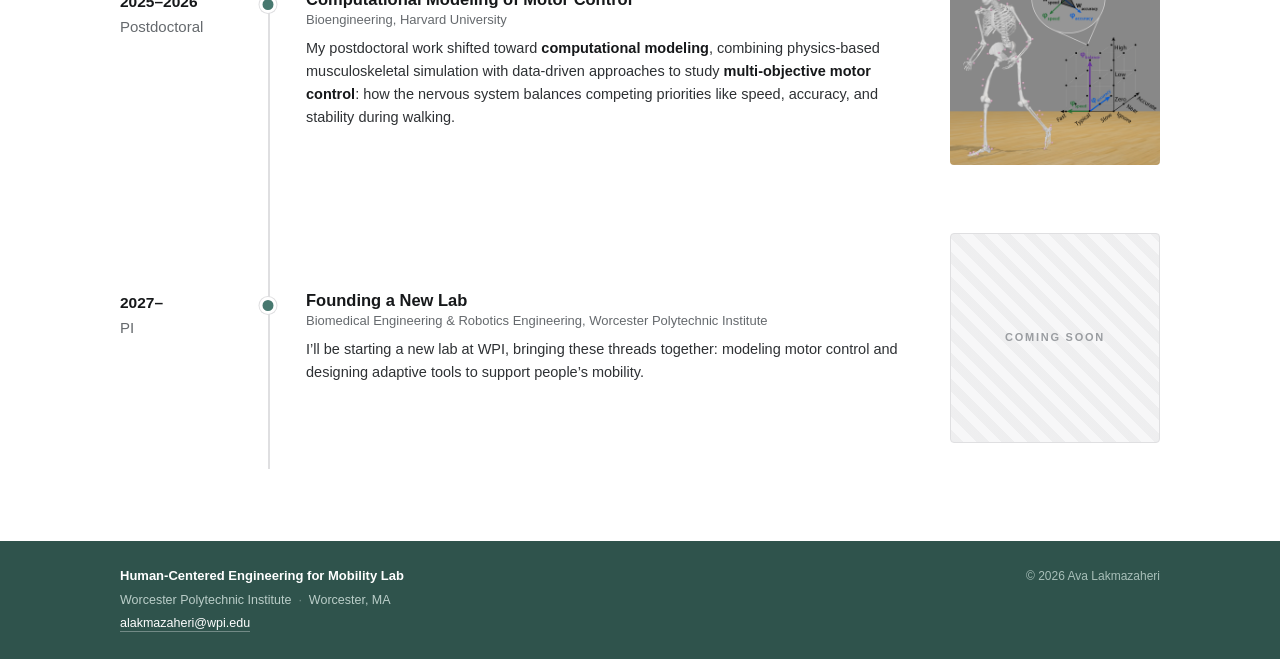
==== commit 7d1b05bc: "Styling to CSS" ====
--- a/about/index.html
+++ b/about/index.html
@@ -5,63 +5,21 @@
 <meta name="viewport" content="width=device-width, initial-scale=1">
 <title>Ava Lakmazaheri — HEM Lab</title>
 <meta name="description" content="Ava Lakmazaheri is the principal investigator of the Human-Centered Engineering for Mobility Lab at Worcester Polytechnic Institute.">
+<link rel="stylesheet" href="/assets/site.css">
 <style>
-  :root{
-    --header:#F2F2F3;
-    --heading:#16181A;
-    --heading-deep:#0C0E10;
-    --ink:#2E3134;
-    --muted:#5E6165;
-    --line:#DFDFE1;
-    --surface:#F7F7F8;
-    --paper:#ffffff;
-    --footer:#2F534C;
-    --footer-name:#ffffff;
-    --footer-text:#BBCEC9;
-    --footer-dim:#A8BFB9;
-    --crimson:#AC2B37;
-    --teal:#47786F;
-    --wrap:1080px;
-    --gutter:40px;
-  }
-  *{box-sizing:border-box;}
-  body{margin:0;font-family:'Helvetica Neue',Arial,sans-serif;color:var(--ink);background:var(--paper);}
-  .wrap{max-width:var(--wrap);margin:0 auto;padding:0 var(--gutter);}
-  @media (min-width:1700px){:root{--wrap:1240px;}}
   .placeholder{
     background:repeating-linear-gradient(135deg,#E2E3E4 0 18px,#EEEFF0 18px 36px);
     display:flex;align-items:center;justify-content:center;color:#8A8D90;
     font-size:11px;text-align:center;line-height:1.4;padding:10px;
   }
-  strong{color:var(--heading);font-weight:600;}
   a{color:inherit;}
 
-  /* HERO: institutional identity */
-  .hero{background:var(--header);padding:26px 0 54px;position:relative;}
-  .hero::after{
-    content:'';position:absolute;left:0;right:0;bottom:0;height:5px;
-    /* the crimson/teal break lands on the content edge at every width */
-    background:linear-gradient(to right,
-      var(--crimson) 0,
-      var(--crimson) max(var(--gutter), calc((100% - var(--wrap))/2 + var(--gutter))),
-      var(--teal) 0);
-  }
-  .topnav{display:flex;justify-content:flex-end;gap:24px;margin-bottom:46px;}
-  .topnav a{color:var(--muted);font-size:13px;text-decoration:none;letter-spacing:.02em;padding-bottom:3px;border-bottom:2px solid transparent;}
-  .topnav a:hover{color:var(--heading);}
-  .topnav a.here{color:var(--crimson);border-bottom-color:var(--crimson);}
-  .hero h1{font-size:42px;line-height:1.15;margin:0;color:var(--heading);font-weight:650;letter-spacing:-.02em;}
-  @media (max-width:760px){
-    .hero{padding:22px 0 40px;}
-    .hero h1{font-size:32px;}
-    .topnav{justify-content:flex-start;flex-wrap:wrap;gap:16px;margin-bottom:36px;}
-  }
+  /* hero, top nav, kicker and footer: /assets/site.css */
 
   /* HEADER */
   .header-grid{display:grid;grid-template-columns:200px 1fr;gap:36px;align-items:center;}
   .headshot{aspect-ratio:1/1;border-radius:6px;overflow:hidden;background:var(--surface);}
   .headshot img{width:100%;height:100%;object-fit:cover;display:block;}
-  .kicker{font-size:12.5px;letter-spacing:.14em;text-transform:uppercase;color:var(--crimson);font-weight:700;margin-bottom:16px;}
   .hero .header-grid h1{margin:0 0 12px;}
   .info-line{font-size:14px;color:var(--muted);margin:0 0 3px;}
   .info-line strong{color:var(--ink);font-weight:400;}
@@ -142,19 +100,6 @@
   }
 
 
-  /* FOOTER */
-  /* FOOTER */
-  .site-footer{background:var(--footer);color:var(--footer-text);font-size:13px;padding:24px 0 22px;}
-  .site-footer p{margin:0 0 3px;line-height:1.65;}
-  .site-footer a{color:var(--footer-name);text-decoration:none;border-bottom:1px solid rgba(255,255,255,.32);padding-bottom:1px;}
-  .site-footer a:hover{border-bottom-color:var(--footer-name);}
-  .footer-toprow{display:flex;justify-content:space-between;align-items:baseline;gap:28px;margin:0 0 3px;}
-  .footer-toprow p{margin:0;}
-  .footer-name{color:var(--footer-name);font-weight:600;}
-  .footer-cr{color:var(--footer-dim);font-size:12px;white-space:nowrap;}
-  .footer-meta{font-size:12.5px;}
-  .footer-sep{opacity:.5;padding:0 7px;}
-  @media (max-width:760px){.site-footer{padding:22px 0 20px;}.footer-toprow{flex-direction:column;align-items:flex-start;gap:6px;}}
 </style>
 </head>
 <body>
--- a/assets/site.css
+++ b/assets/site.css
@@ -0,0 +1,78 @@
+/* ============================================================
+   HEM Lab — shared site shell
+   Design tokens, page frame, hero + top nav, and footer.
+   Loaded by every top-level page (/, /working-together/,
+   /publications/, /about/). Change it here once and all four
+   pages follow. Page-specific CSS stays in that page's <style>.
+   ============================================================ */
+
+:root{
+  --header:#F2F2F3;
+  --heading:#16181A;
+  --heading-deep:#0C0E10;
+  --ink:#2E3134;
+  --muted:#65696D;
+  --line:#DFDFE1;
+  --surface:#F7F7F8;
+  --paper:#ffffff;
+  --footer:#2F534C;
+  --footer-name:#ffffff;
+  --footer-text:#BBCEC9;
+  --footer-dim:#A8BFB9;
+  --crimson:#AC2B37;
+  --teal:#47786F;
+  --teal-soft:#EDF3F1;
+  --wrap:1120px;
+  --gutter:40px;
+}
+
+/* FRAME */
+*{box-sizing:border-box;}
+body{margin:0;font-family:'Helvetica Neue',Arial,sans-serif;color:var(--ink);background:var(--paper);}
+.wrap{max-width:var(--wrap);margin:0 auto;padding:0 var(--gutter);}
+@media (min-width:1700px){:root{--wrap:1240px;}}
+strong{color:var(--heading);font-weight:600;}
+
+/* HERO: institutional identity */
+.hero{background:var(--header);padding:26px 0 54px;position:relative;}
+.hero::after{
+  content:'';position:absolute;left:0;right:0;bottom:0;height:5px;
+  /* the crimson/teal break lands on the content edge at every width */
+  background:linear-gradient(to right,
+    var(--crimson) 0,
+    var(--crimson) max(var(--gutter), calc((100% - var(--wrap))/2 + var(--gutter))),
+    var(--teal) 0);
+}
+.hero h1{font-size:42px;line-height:1.15;margin:0;color:var(--heading);font-weight:650;letter-spacing:-.02em;}
+
+/* TOP NAV: same markup on every page; mark the current tab with class="here" */
+.topnav{display:flex;justify-content:flex-end;gap:24px;margin-bottom:46px;}
+.topnav a{color:var(--muted);font-size:13px;text-decoration:none;letter-spacing:.02em;padding-bottom:3px;border-bottom:2px solid transparent;}
+.topnav a:hover{color:var(--heading);}
+.topnav a.here{color:var(--crimson);border-bottom-color:var(--crimson);}
+
+/* KICKER: the line above the page title */
+.kicker{font-size:12.5px;letter-spacing:.14em;text-transform:uppercase;color:var(--crimson);font-weight:700;margin-bottom:16px;}
+.kicker .sep{margin:0 .75em;opacity:.55;}
+
+/* FOOTER */
+.site-footer{background:var(--footer);color:var(--footer-text);font-size:13px;padding:24px 0 22px;}
+.site-footer p{margin:0 0 3px;line-height:1.65;}
+.site-footer a{color:var(--footer-name);text-decoration:none;border-bottom:1px solid rgba(255,255,255,.32);padding-bottom:1px;}
+.site-footer a:hover{border-bottom-color:var(--footer-name);}
+.footer-toprow{display:flex;justify-content:space-between;align-items:baseline;gap:28px;margin:0 0 3px;}
+.footer-toprow p{margin:0;}
+.footer-name{color:var(--footer-name);font-weight:600;}
+.footer-cr{color:var(--footer-dim);font-size:12px;white-space:nowrap;}
+.footer-meta{font-size:12.5px;}
+.footer-sep{opacity:.5;padding:0 7px;}
+
+/* NARROW SCREENS: the shell only. Page content keeps its own breakpoints. */
+@media (max-width:760px){
+  :root{--gutter:24px;}
+  .hero{padding:22px 0 40px;}
+  .hero h1{font-size:32px;}
+  .topnav{justify-content:flex-start;flex-wrap:wrap;gap:16px;margin-bottom:36px;}
+  .site-footer{padding:22px 0 20px;}
+  .footer-toprow{flex-direction:column;align-items:flex-start;gap:6px;}
+}
